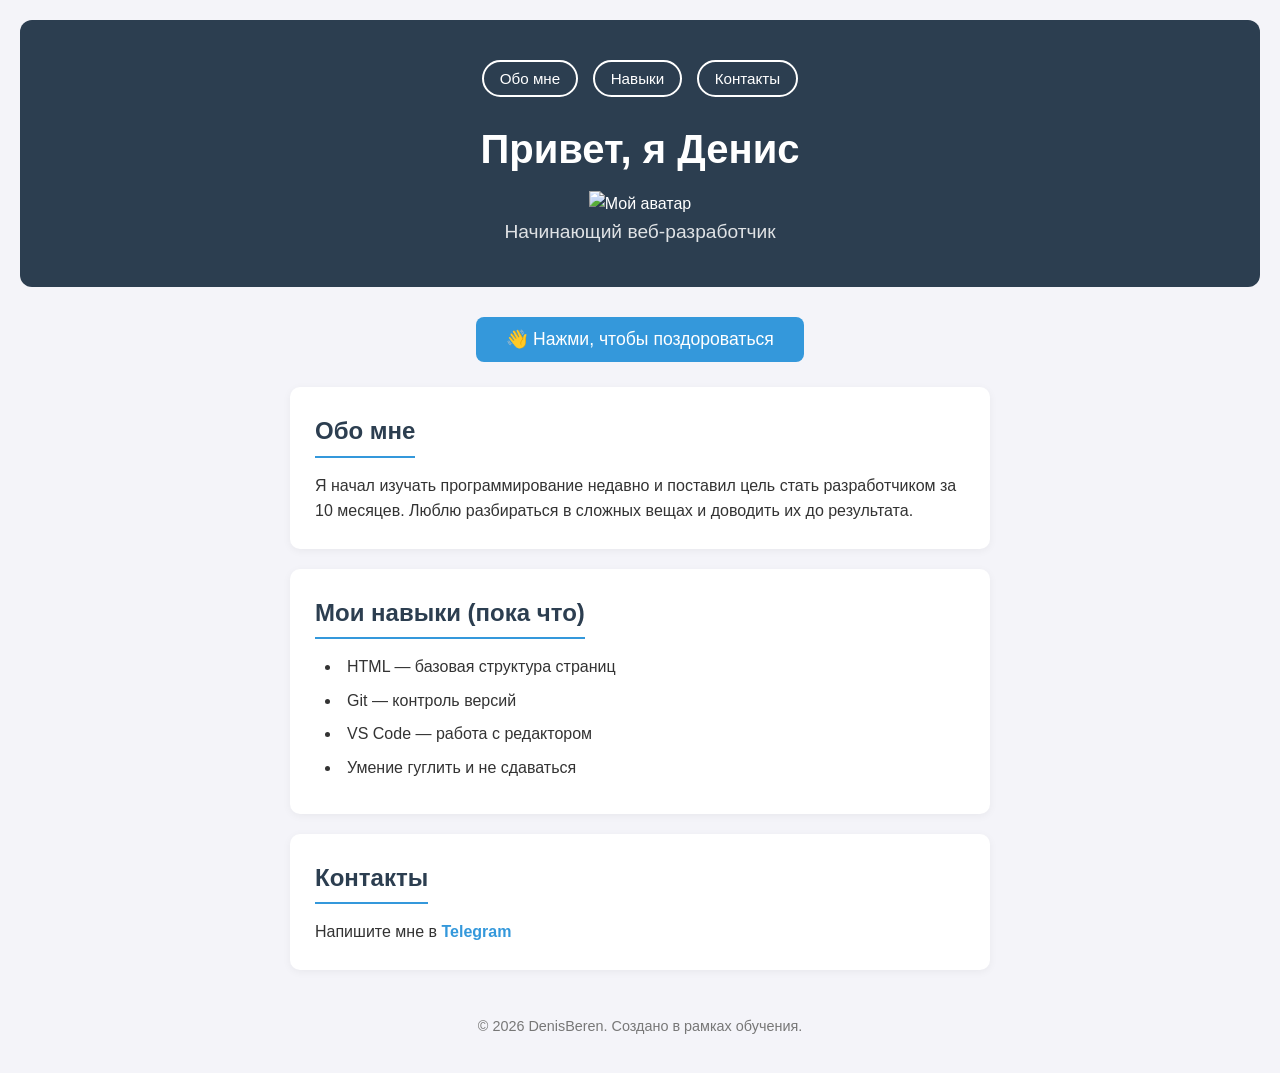
==== Day-03/index.html @ c3976a71 "День 3: добавлен JavaScript — интерактивная визитка (кнопка, смена имени, прокрутка, авто-год)" ====
<!DOCTYPE html>
<html lang="ru">
<head>
    <meta charset="UTF-8">
    <meta name="viewport" content="width=device-width, initial-scale=1.0">
    <title>Визитка — Денис</title>
</head>
<body>
    <!-- Шапка с именем и кратким описанием -->
    <header>
        <nav>
    <button class="nav-btn" data-target="about">Обо мне</button>
    <button class="nav-btn" data-target="skills">Навыки</button>
    <button class="nav-btn" data-target="contacts">Контакты</button>
</nav>
        <h1>Привет, я <span id="userName">Денис</span></h1>
        <img src="https://avatars.mds.yandex.net/get-shedevrum/11079990/f4b13ea77c1b11ee91c0becdd76c3b0f/orig" alt="Мой аватар">
        <p>Начинающий веб-разработчик</p>
    </header>

    <!-- Основной контент -->
    <main>
        <!-- Блок "Обо мне" -->
         <button id="greetBtn">👋 Нажми, чтобы поздороваться</button>
        <section id="about">
            <h2>Обо мне</h2>
            <p>Я начал изучать программирование недавно и поставил цель стать разработчиком за 10 месяцев. Люблю разбираться в сложных вещах и доводить их до результата.</p>
        </section>

        <!-- Блок "Навыки" со списком -->
        <section id="skills">
            <h2>Мои навыки (пока что)</h2>
            <ul>
                <li>HTML — базовая структура страниц</li>
                <li>Git — контроль версий</li>
                <li>VS Code — работа с редактором</li>
                <li>Умение гуглить и не сдаваться</li>
            </ul>
        </section>

        <!-- Блок с контактами -->
        <section id="contacts">
            <h2>Контакты</h2>
            <p>Напишите мне в <a href="https://t.me/Dunya321" target="_blank">Telegram</a></p>
        </section>
    </main>

    <!-- Подвал -->
    <footer>
        <p>© <span id="currentYear">2026</span> DenisBeren. Создано в рамках обучения.</p>
    </footer>
    <script src="script.js"></script>
</body>
</html>
<link rel="stylesheet" href="style.css">
---- Day-03/style.css ----
/* Простой сброс отступов для всех элементов */
* {
    margin: 0;
    padding: 0;
    box-sizing: border-box;
}

/* Общий шрифт и фон страницы */
body {
    font-family: 'Segoe UI', Tahoma, Geneva, Verdana, sans-serif;
    background-color: #f4f4f9;
    color: #333;
    line-height: 1.6;
    padding: 20px;
}

/* Шапка */
header {
    text-align: center;
    padding: 40px 20px;
    background-color: #2c3e50;
    color: white;
    border-radius: 12px;
    margin-bottom: 30px;
}

header h1 {
    font-size: 2.5em;
    margin-bottom: 10px;
}

header p {
    font-size: 1.2em;
    opacity: 0.85;
}

/* Основной контейнер — ограничим ширину и выровняем по центру */
main {
    max-width: 700px;
    margin: 0 auto;
}

/* Секции с белым фоном и тенью */
section {
    background: white;
    padding: 25px;
    margin-bottom: 20px;
    border-radius: 10px;
    box-shadow: 0 2px 8px rgba(0,0,0,0.05);
}

section h2 {
    margin-bottom: 15px;
    color: #2c3e50;
    border-bottom: 2px solid #3498db;
    display: inline-block;
    padding-bottom: 5px;
}

/* Список навыков */
ul {
    list-style-position: inside;
    padding-left: 10px;
}

li {
    margin-bottom: 8px;
}

/* Ссылки */
a {
    color: #3498db;
    text-decoration: none;
    font-weight: 600;
}

a:hover {
    text-decoration: underline;
}

/* Подвал */
footer {
    text-align: center;
    margin-top: 30px;
    padding: 15px;
    color: #777;
    font-size: 0.9em;
}
/* Кнопка приветствия */
#greetBtn {
    display: block;
    margin: 0 auto 25px;
    padding: 12px 30px;
    background-color: #3498db;
    color: white;
    border: none;
    border-radius: 8px;
    font-size: 1.1em;
    cursor: pointer;
    transition: background-color 0.3s;
}
#greetBtn:hover {
    background-color: #2980b9;
}
/* Навигация */
nav {
    text-align: center;
    margin-bottom: 20px;
}
.nav-btn {
    background: none;
    border: 2px solid white;
    color: white;
    padding: 8px 16px;
    margin: 0 5px;
    border-radius: 20px;
    cursor: pointer;
    font-size: 0.95em;
    transition: background 0.3s, color 0.3s;
}
.nav-btn:hover {
    background: white;
    color: #2c3e50;
}
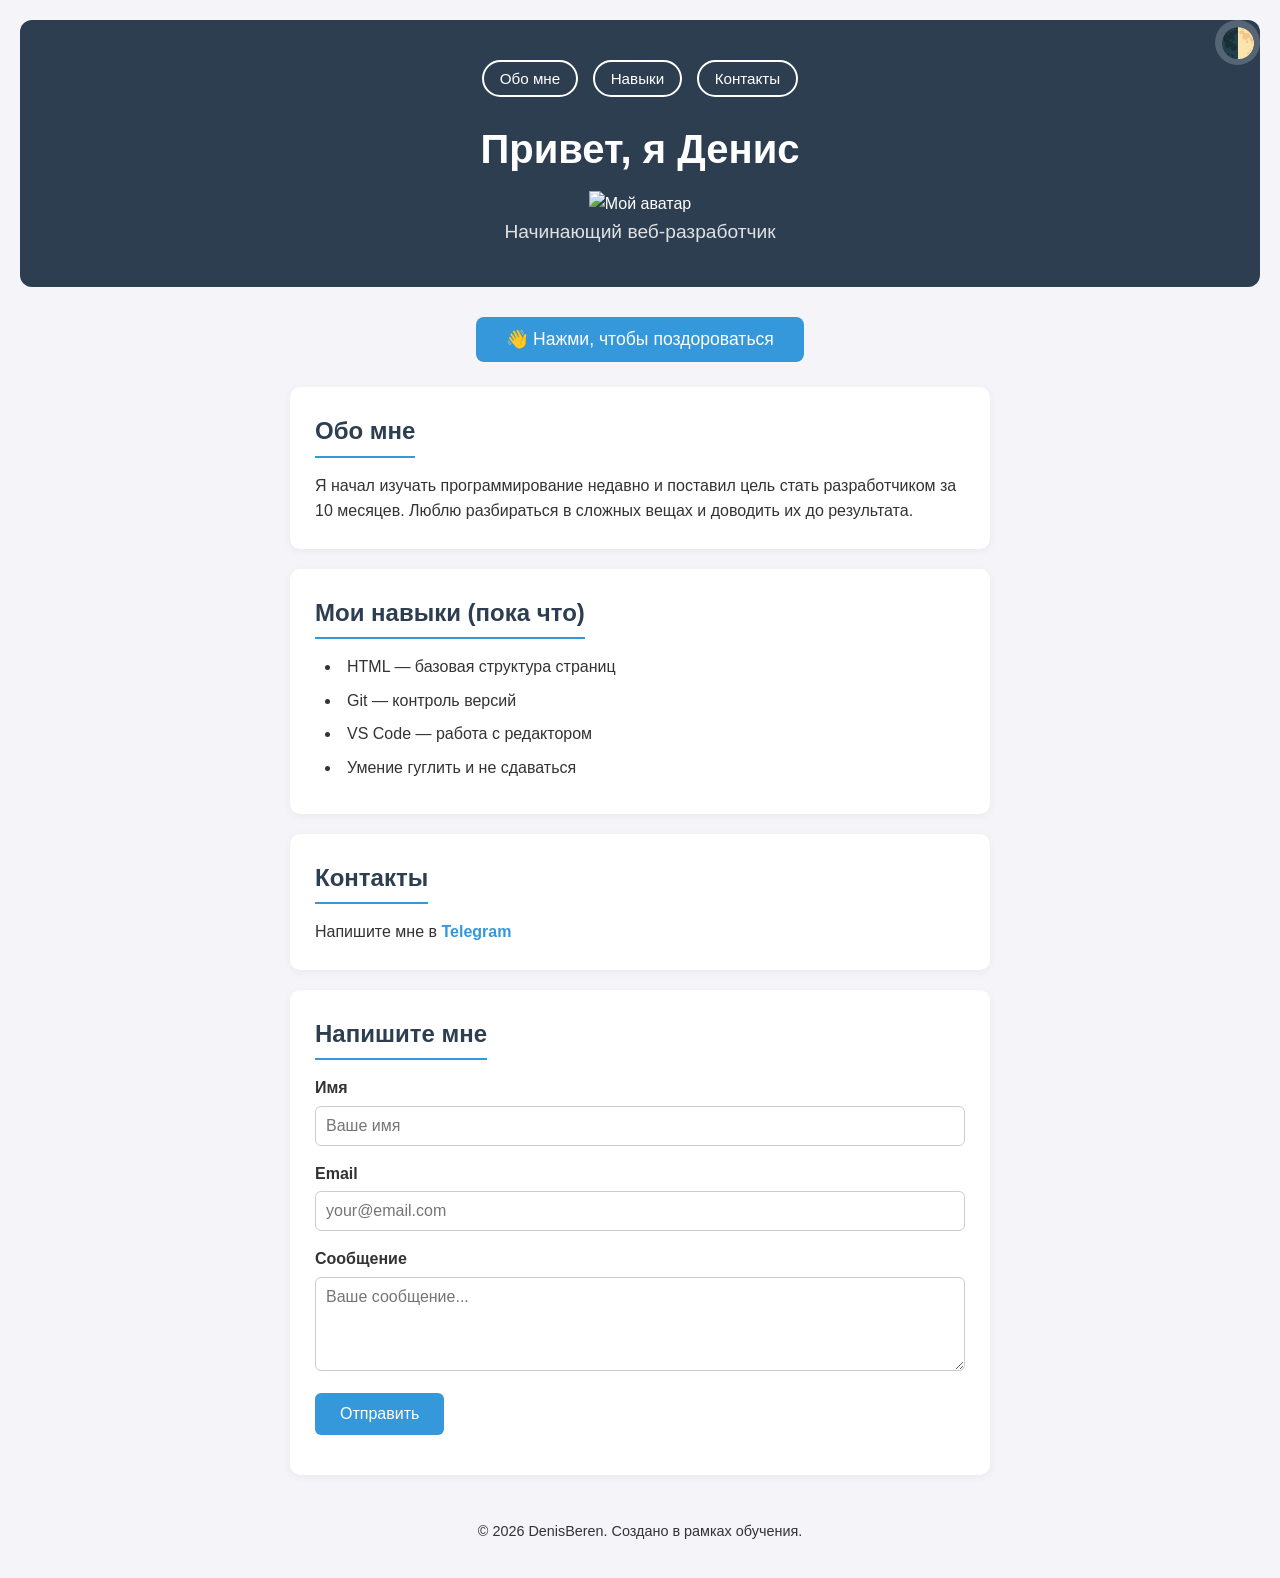
==== commit 1879180e: "Улучшения: переключатель тёмной темы (localStorage) + форма обратной связи с валидацией" ====
--- a/Day-03/index.html
+++ b/Day-03/index.html
@@ -8,6 +8,7 @@
 <body>
     <!-- Шапка с именем и кратким описанием -->
     <header>
+        <button id="themeToggle" title="Переключить тему">🌓</button>
         <nav>
     <button class="nav-btn" data-target="about">Обо мне</button>
     <button class="nav-btn" data-target="skills">Навыки</button>
@@ -43,6 +44,28 @@
             <h2>Контакты</h2>
             <p>Напишите мне в <a href="https://t.me/Dunya321" target="_blank">Telegram</a></p>
         </section>
+        <section id="contactFormSection">
+    <h2>Напишите мне</h2>
+    <form id="contactForm">
+        <div>
+            <label for="nameInput">Имя</label>
+            <input type="text" id="nameInput" placeholder="Ваше имя" required>
+            <span class="error" id="nameError"></span>
+        </div>
+        <div>
+            <label for="emailInput">Email</label>
+            <input type="email" id="emailInput" placeholder="your@email.com" required>
+            <span class="error" id="emailError"></span>
+        </div>
+        <div>
+            <label for="messageInput">Сообщение</label>
+            <textarea id="messageInput" rows="4" placeholder="Ваше сообщение..." required></textarea>
+            <span class="error" id="messageError"></span>
+        </div>
+        <button type="submit" id="submitBtn">Отправить</button>
+        <div id="formFeedback" style="margin-top: 15px; font-weight: bold;"></div>
+    </form>
+</section>
     </main>
 
     <!-- Подвал -->
--- a/Day-03/style.css
+++ b/Day-03/style.css
@@ -1,3 +1,22 @@
+:root {
+    --bg: #f4f4f9;
+    --card-bg: white;
+    --text: #333;
+    --header-bg: #2c3e50;
+    --header-text: white;
+    --link: #3498db;
+    --section-shadow: 0 2px 8px rgba(0,0,0,0.05);
+}
+
+body.dark {
+    --bg: #1a1a2e;
+    --card-bg: #16213e;
+    --text: #e0e0e0;
+    --header-bg: #0f3460;
+    --header-text: #e0e0e0;
+    --link: #53a8fd;
+    --section-shadow: 0 2px 8px rgba(0,0,0,0.3);
+}
 /* Простой сброс отступов для всех элементов */
 * {
     margin: 0;
@@ -8,18 +27,19 @@
 /* Общий шрифт и фон страницы */
 body {
     font-family: 'Segoe UI', Tahoma, Geneva, Verdana, sans-serif;
-    background-color: #f4f4f9;
-    color: #333;
+    background-color: var(--bg);
+    color: var(--text);
     line-height: 1.6;
     padding: 20px;
+    transition: background-color 0.3s, color 0.3s;
 }
 
 /* Шапка */
 header {
     text-align: center;
     padding: 40px 20px;
-    background-color: #2c3e50;
-    color: white;
+    background-color: var(--header-bg);
+    color: var(--header-text);
     border-radius: 12px;
     margin-bottom: 30px;
 }
@@ -42,16 +62,16 @@
 
 /* Секции с белым фоном и тенью */
 section {
-    background: white;
+    background: var(--card-bg);
     padding: 25px;
     margin-bottom: 20px;
     border-radius: 10px;
-    box-shadow: 0 2px 8px rgba(0,0,0,0.05);
+    box-shadow: var(--section-shadow);
 }
 
 section h2 {
     margin-bottom: 15px;
-    color: #2c3e50;
+    color: var(--header-bg);
     border-bottom: 2px solid #3498db;
     display: inline-block;
     padding-bottom: 5px;
@@ -69,7 +89,7 @@
 
 /* Ссылки */
 a {
-    color: #3498db;
+    color: var(--link);
     text-decoration: none;
     font-weight: 600;
 }
@@ -83,7 +103,7 @@
     text-align: center;
     margin-top: 30px;
     padding: 15px;
-    color: #777;
+    color: var(--text);
     font-size: 0.9em;
 }
 /* Кнопка приветствия */
@@ -121,4 +141,74 @@
 .nav-btn:hover {
     background: white;
     color: #2c3e50;
+}
+/* Переключатель темы */
+#themeToggle {
+    position: absolute;
+    top: 20px;
+    right: 20px;
+    background: rgba(255, 255, 255, 0.2);
+    border: none;
+    color: white;
+    font-size: 1.8em;
+    cursor: pointer;
+    border-radius: 50%;
+    width: 45px;
+    height: 45px;
+    display: flex;
+    align-items: center;
+    justify-content: center;
+    transition: background 0.3s;
+    z-index: 10;
+}
+#themeToggle:hover {
+    background: rgba(255, 255, 255, 0.4);
+}
+/* Форма обратной связи */
+#contactForm div {
+    margin-bottom: 15px;
+}
+#contactForm label {
+    display: block;
+    margin-bottom: 5px;
+    font-weight: 600;
+    color: var(--text);
+}
+#contactForm input,
+#contactForm textarea {
+    width: 100%;
+    padding: 10px;
+    border: 1px solid #ccc;
+    border-radius: 6px;
+    font-family: inherit;
+    font-size: 1em;
+    box-sizing: border-box;
+    background: var(--card-bg);
+    color: var(--text);
+    transition: border 0.2s;
+}
+#contactForm input:focus,
+#contactForm textarea:focus {
+    outline: none;
+    border-color: var(--link);
+    box-shadow: 0 0 0 2px rgba(52,152,219,0.2);
+}
+.error {
+    color: #e74c3c;
+    font-size: 0.85em;
+    display: block;
+    margin-top: 4px;
+}
+#submitBtn {
+    background: var(--link);
+    color: white;
+    border: none;
+    padding: 12px 25px;
+    border-radius: 6px;
+    font-size: 1em;
+    cursor: pointer;
+    transition: background 0.3s;
+}
+#submitBtn:hover {
+    opacity: 0.9;
 }
